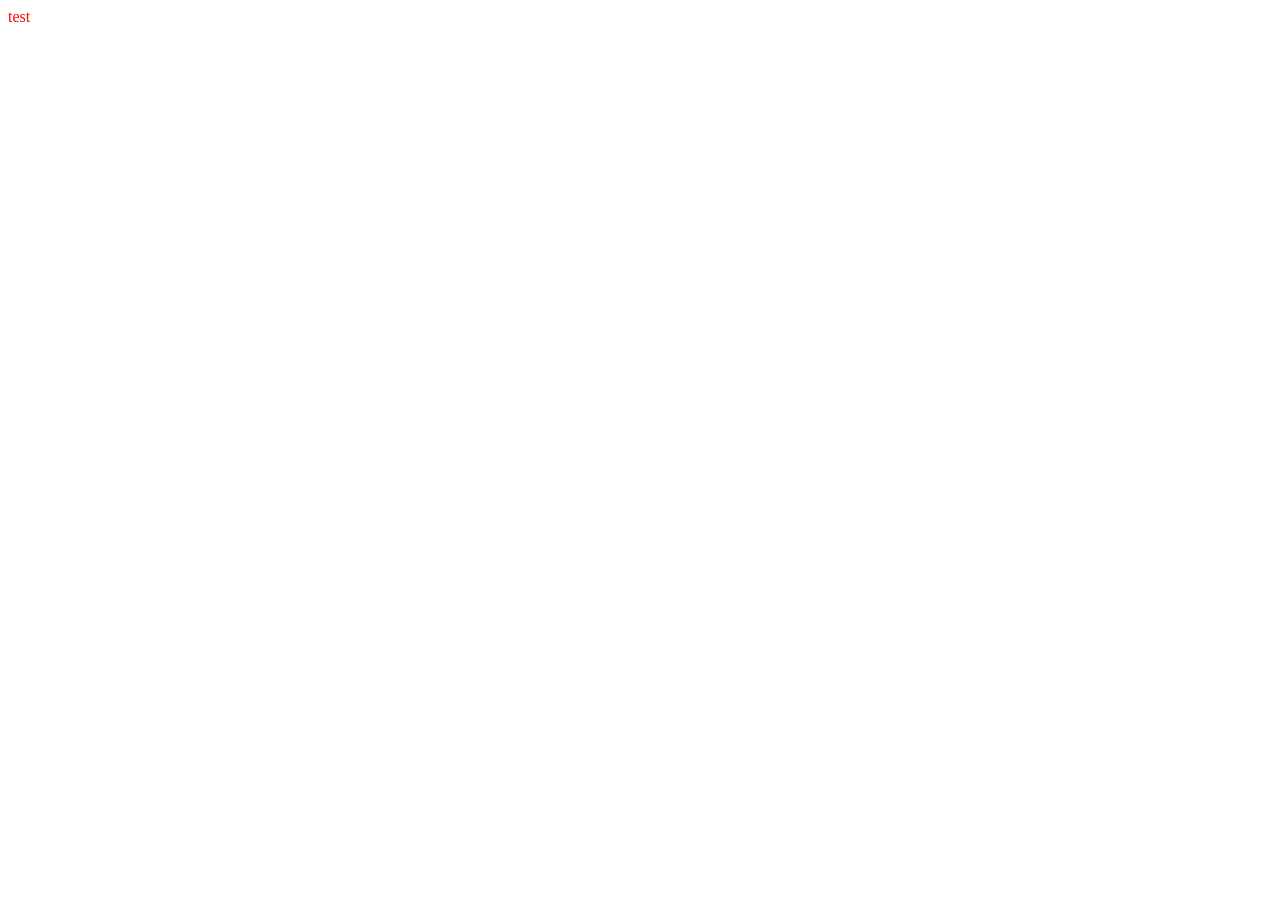
==== src/index.html @ fe2737b1 "lesson12" ====
<!doctype html>
<html lang="ru">
<head>
    <meta charset="UTF-8">
    <meta name="viewport"
          content="width=device-width, user-scalable=no, initial-scale=1.0, maximum-scale=1.0, minimum-scale=1.0">
    <meta http-equiv="X-UA-Compatible" content="ie=edge">
    <title>Document</title>
    <link rel="stylesheet" href="/src/assets/styles/style.css">
</head>
<body>
<div class="test" style="color: blue">
    test
</div>

<script src="index.js"></script>
</body>
</html>
---- src/assets/styles/style.css ----
@import "./global.css";
@import "./fonts.css";
@import "./utils.css";

.test {
    color: yellow !important;
}

.test {
    color: red !important;
}
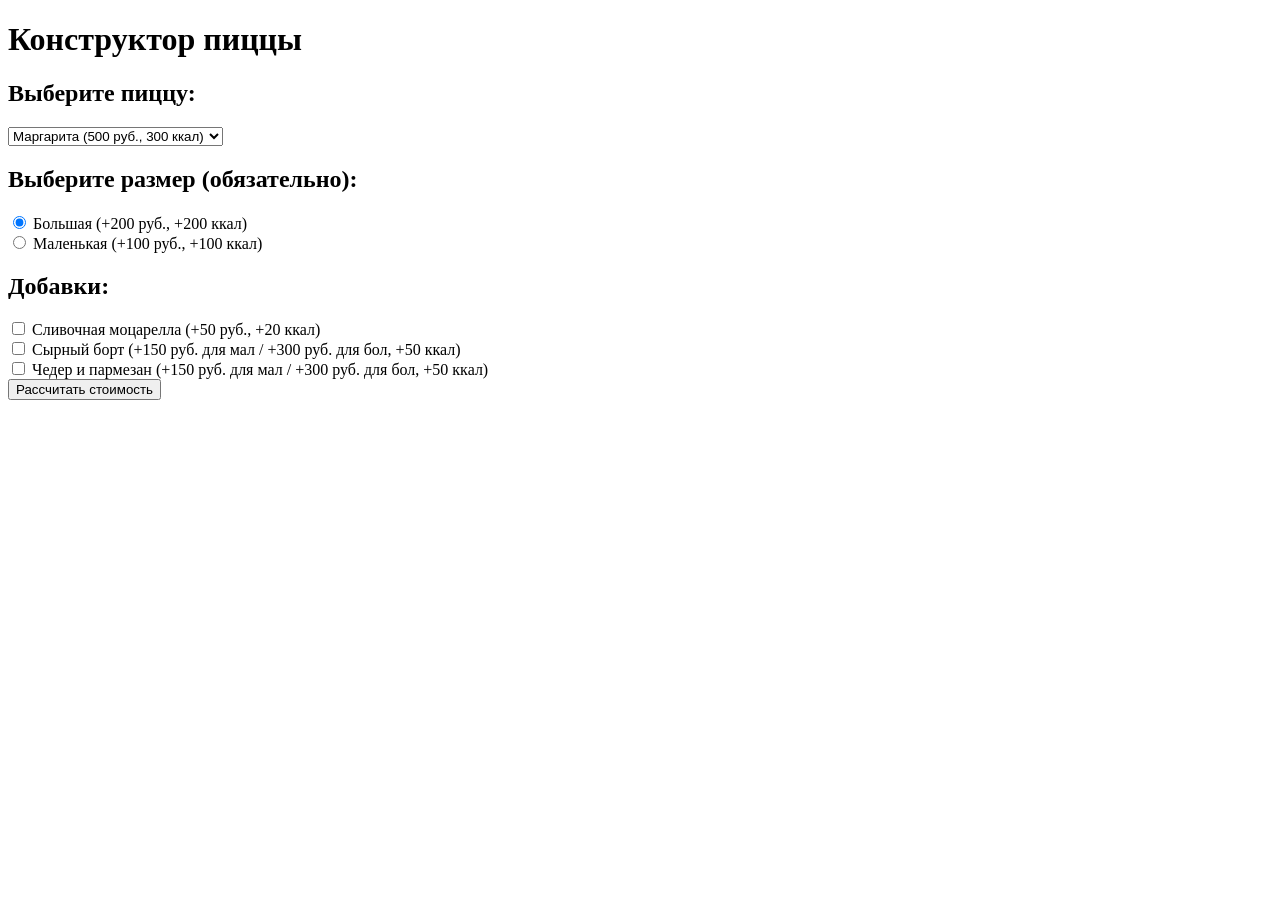
==== commit 51c4829d: "lesson12" ====
--- a/src/index.html
+++ b/src/index.html
@@ -2,17 +2,58 @@
 <html lang="ru">
 <head>
     <meta charset="UTF-8">
-    <meta name="viewport"
-          content="width=device-width, user-scalable=no, initial-scale=1.0, maximum-scale=1.0, minimum-scale=1.0">
-    <meta http-equiv="X-UA-Compatible" content="ie=edge">
-    <title>Document</title>
-    <link rel="stylesheet" href="/src/assets/styles/style.css">
+    <meta name="viewport" content="width=device-width, initial-scale=1.0">
+    <title>Пиццерия</title>
+    <link rel="stylesheet" href="style.css">
 </head>
 <body>
-<div class="test" style="color: blue">
-    test
-</div>
+    <div class="container">
+        <h1>Конструктор пиццы</h1>
+        
+        <div class="card">
+            <h2>Выберите пиццу:</h2>
+            <select id="pizzaType">
+                <option value="margherita">Маргарита (500 руб., 300 ккал)</option>
+                <option value="pepperoni">Пепперони (800 руб., 400 ккал)</option>
+                <option value="bavarian">Баварская (700 руб., 450 ккал)</option>
+            </select>
+        </div>
 
-<script src="index.js"></script>
+        <div class="card">
+            <h2>Выберите размер (обязательно):</h2>
+            <label>
+                <input type="radio" name="size" value="LARGE" checked> 
+                Большая (+200 руб., +200 ккал)
+            </label><br>
+            <label>
+                <input type="radio" name="size" value="SMALL"> 
+                Маленькая (+100 руб., +100 ккал)
+            </label>
+        </div>
+
+        <div class="card">
+            <h2>Добавки:</h2>
+            <label>
+                <input type="checkbox" id="mozzarella" value="MOZZARELLA"> 
+                Сливочная моцарелла (+50 руб., +20 ккал)
+            </label><br>
+            <label>
+                <input type="checkbox" id="cheeseBord" value="CHEESE_BORD"> 
+                Сырный борт (+150 руб. для мал / +300 руб. для бол, +50 ккал)
+            </label><br>
+            <label>
+                <input type="checkbox" id="cheddar" value="CHEDDAR_PARMEZAN"> 
+                Чедер и пармезан (+150 руб. для мал / +300 руб. для бол, +50 ккал)
+            </label>
+        </div>
+
+        <button onclick="calculatePizza()">Рассчитать стоимость</button>
+
+        <div id="result" class="result"></div>
+    </div>
+
+    <script src="pizza.js"></script>
+    <script src="pizza-types.js"></script>
+    <script src="main.js"></script>
 </body>
 </html>
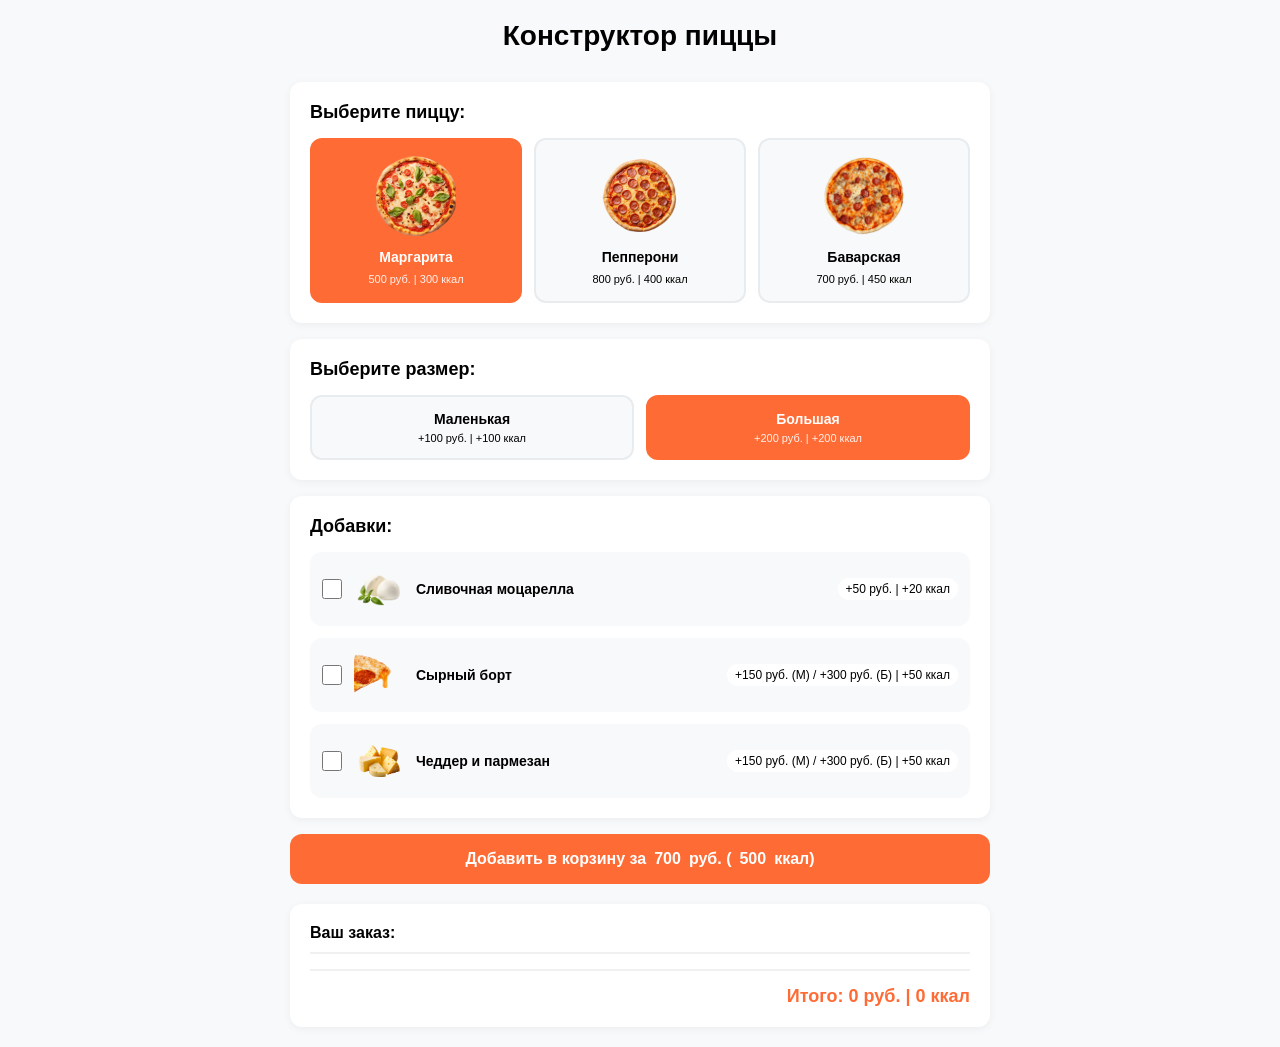
==== commit f35223e5: "lesson13" ====
--- a/src/index.html
+++ b/src/index.html
@@ -3,57 +3,93 @@
 <head>
     <meta charset="UTF-8">
     <meta name="viewport" content="width=device-width, initial-scale=1.0">
-    <title>Пиццерия</title>
-    <link rel="stylesheet" href="style.css">
+    <title>Пиццерия - Конструктор пиццы</title>
+    <link rel="stylesheet" href="assets/styles/style.css">
 </head>
 <body>
     <div class="container">
         <h1>Конструктор пиццы</h1>
-        
-        <div class="card">
+        <div class="pizza-selector">
             <h2>Выберите пиццу:</h2>
-            <select id="pizzaType">
-                <option value="margherita">Маргарита (500 руб., 300 ккал)</option>
-                <option value="pepperoni">Пепперони (800 руб., 400 ккал)</option>
-                <option value="bavarian">Баварская (700 руб., 450 ккал)</option>
-            </select>
+            <div class="pizza-buttons">
+                <button class="pizza-btn" data-pizza="margherita">
+                    <img src="assets/img/margherita-pizza.webp" alt="Маргарита" class="pizza-img">
+                    <span class="pizza-name">Маргарита</span>
+                    <small>500 руб. | 300 ккал</small>
+                </button>
+                <button class="pizza-btn" data-pizza="pepperoni">
+                    <img src="assets/img/pepperoni-pizza.webp" alt="Пепперони" class="pizza-img">
+                    <span class="pizza-name">Пепперони</span>
+                    <small>800 руб. | 400 ккал</small>
+                </button>
+                <button class="pizza-btn" data-pizza="bavarian">
+                    <img src="assets/img/bavarskaya.png" alt="Баварская" class="pizza-img">
+                    <span class="pizza-name">Баварская</span>
+                    <small>700 руб. | 450 ккал</small>
+                </button>
+            </div>
         </div>
 
-        <div class="card">
-            <h2>Выберите размер (обязательно):</h2>
-            <label>
-                <input type="radio" name="size" value="LARGE" checked> 
-                Большая (+200 руб., +200 ккал)
-            </label><br>
-            <label>
-                <input type="radio" name="size" value="SMALL"> 
-                Маленькая (+100 руб., +100 ккал)
-            </label>
+        <div class="size-selector">
+            <h2>Выберите размер:</h2>
+            <div class="size-buttons">
+                <button class="size-btn" data-size="SMALL">
+                    <span class="size-name">Маленькая</span>
+                    <small>+100 руб. | +100 ккал</small>
+                </button>
+                <button class="size-btn active" data-size="LARGE">
+                    <span class="size-name">Большая</span>
+                    <small>+200 руб. | +200 ккал</small>
+                </button>
+            </div>
         </div>
 
-        <div class="card">
+        <div class="toppings-selector">
             <h2>Добавки:</h2>
-            <label>
-                <input type="checkbox" id="mozzarella" value="MOZZARELLA"> 
-                Сливочная моцарелла (+50 руб., +20 ккал)
-            </label><br>
-            <label>
-                <input type="checkbox" id="cheeseBord" value="CHEESE_BORD"> 
-                Сырный борт (+150 руб. для мал / +300 руб. для бол, +50 ккал)
-            </label><br>
-            <label>
-                <input type="checkbox" id="cheddar" value="CHEDDAR_PARMEZAN"> 
-                Чедер и пармезан (+150 руб. для мал / +300 руб. для бол, +50 ккал)
-            </label>
+            <div class="toppings-list">
+                <label class="topping-item">
+                    <input type="checkbox" data-topping="MOZZARELLA">
+                    <img src="assets/img/mozzarella.webp" alt="Моцарелла" class="topping-img">
+                    <div class="topping-info">
+                        <span class="topping-name">Сливочная моцарелла</span>
+                        <span class="topping-price">+50 руб. | +20 ккал</span>
+                    </div>
+                </label>
+                <label class="topping-item">
+                    <input type="checkbox" data-topping="CHEESE_BORD">
+                    <img src="assets/img/syrnyj-bortik.png" alt="Сырный бортик" class="topping-img">
+                    <div class="topping-info">
+                        <span class="topping-name">Сырный борт</span>
+                        <span class="topping-price">+150 руб. (М) / +300 руб. (Б) | +50 ккал</span>
+                    </div>
+                </label>
+                <label class="topping-item">
+                    <input type="checkbox" data-topping="CHEDDAR_PARMEZAN">
+                    <img src="assets/img/cheese.png" alt="Чедер и пармезан" class="topping-img">
+                    <div class="topping-info">
+                        <span class="topping-name">Чеддер и пармезан</span>
+                        <span class="topping-price">+150 руб. (М) / +300 руб. (Б) | +50 ккал</span>
+                    </div>
+                </label>
+            </div>
         </div>
 
-        <button onclick="calculatePizza()">Рассчитать стоимость</button>
+        <button id="addToCartBtn" class="cart-btn">
+            Добавить в корзину за <span id="totalPrice">559</span> руб. (<span id="totalCalories">900</span> ккал)
+        </button>
 
-        <div id="result" class="result"></div>
+        <div id="orderSummary" class="order-summary">
+            <h3>Ваш заказ:</h3>
+            <div id="orderList"></div>
+            <div class="order-total">
+                <strong>Итого: <span id="orderTotalPrice">0</span> руб. | <span id="orderTotalCalories">0</span> ккал</strong>
+            </div>
+        </div>
     </div>
 
     <script src="pizza.js"></script>
     <script src="pizza-types.js"></script>
+    <script src="order.js"></script>
     <script src="main.js"></script>
 </body>
 </html>
--- a/src/assets/styles/style.css
+++ b/src/assets/styles/style.css
@@ -0,0 +1,303 @@
+@import "./global.css";
+@import "./fonts.css";
+@import "./utils.css";
+
+* {
+    margin: 0;
+    padding: 0;
+    box-sizing: border-box;
+}
+
+body {
+    font-family: "Inter", Arial, sans-serif;
+    background: #f8f9fa;
+    padding: 20px;
+    color: black;
+}
+
+.container {
+    max-width: 700px;
+    margin: 0 auto;
+}
+
+h1 {
+    text-align: center;
+    margin-bottom: 30px;
+    font-size: 28px;
+}
+
+h2 {
+    font-size: 18px;
+    margin-bottom: 15px;
+}
+
+h3 {
+    font-size: 16px;
+    margin-bottom: 10px;
+}
+
+.pizza-selector, .size-selector, .toppings-selector {
+    background: white;
+    border-radius: 12px;
+    padding: 20px;
+    margin-bottom: 16px;
+    box-shadow: 0 2px 8px rgba(0,0,0,0.05);
+}
+
+.pizza-buttons {
+    display: flex;
+    gap: 12px;
+    flex-wrap: wrap;
+}
+
+.pizza-btn {
+    flex: 1;
+    min-width: 120px;
+    padding: 16px 12px;
+    background: #f8f9fa;
+    border: 2px solid #e9ecef;
+    border-radius: 12px;
+    cursor: pointer;
+    transition: all 0.2s ease;
+    text-align: center;
+    display: flex;
+    flex-direction: column;
+    align-items: center;
+    gap: 8px;
+}
+
+.pizza-btn:hover {
+    border-color: #ff6b35;
+    background: #fff5f0;
+    transform: translateY(-2px);
+}
+
+.pizza-btn.active {
+    border-color: #ff6b35;
+    background: #ff6b35;
+    color: white;
+}
+
+.pizza-btn.active .pizza-name {
+    color: white;
+}
+
+.pizza-btn.active small {
+    color: rgba(255,255,255,0.9);
+}
+
+.pizza-img {
+    width: 80px;
+    height: 80px;
+    object-fit: cover;
+    border-radius: 12px;
+    margin-bottom: 5px;
+}
+
+.pizza-name {
+    font-weight: 600;
+    font-size: 14px;
+}
+
+.pizza-btn small {
+    display: block;
+    font-size: 11px;
+}
+
+.size-buttons {
+    display: flex;
+    gap: 12px;
+}
+
+.size-btn {
+    flex: 1;
+    padding: 14px;
+    background: #f8f9fa;
+    border: 2px solid #e9ecef;
+    border-radius: 12px;
+    cursor: pointer;
+    font-size: 14px;
+    font-weight: 500;
+    transition: all 0.2s ease;
+    text-align: center;
+}
+
+.size-btn:hover {
+    border-color: #ff6b35;
+    background: #fff5f0;
+}
+
+.size-btn.active {
+    border-color: #ff6b35;
+    background: #ff6b35;
+    color: white;
+}
+
+.size-btn.active small {
+    color: rgba(255,255,255,0.9);
+}
+
+.size-name {
+    display: block;
+    margin-bottom: 5px;
+    font-weight: 600;
+}
+
+.size-btn small {
+    display: block;
+    font-size: 11px;
+}
+
+.toppings-list {
+    display: flex;
+    flex-direction: column;
+    gap: 12px;
+}
+
+.topping-item {
+    display: flex;
+    align-items: center;
+    padding: 12px;
+    background: #f8f9fa;
+    border-radius: 12px;
+    cursor: pointer;
+    transition: all 0.2s ease;
+    gap: 12px;
+}
+
+.topping-item:hover {
+    background: #e9ecef;
+    transform: translateX(2px);
+}
+
+.topping-item input {
+    width: 20px;
+    height: 20px;
+    cursor: pointer;
+    margin: 0;
+}
+
+.topping-img {
+    width: 50px;
+    height: 50px;
+    object-fit: cover;
+    border-radius: 10px;
+}
+
+.topping-info {
+    flex: 1;
+    display: flex;
+    justify-content: space-between;
+    align-items: center;
+    flex-wrap: wrap;
+    gap: 8px;
+}
+
+.topping-name {
+    font-weight: 600;
+    font-size: 14px;
+}
+
+.topping-price {
+    font-size: 12px;
+    background: white;
+    padding: 4px 8px;
+    border-radius: 20px;
+}
+
+.cart-btn {
+    width: 100%;
+    padding: 16px;
+    background: #ff6b35;
+    color: white;
+    border: none;
+    border-radius: 12px;
+    font-size: 16px;
+    font-weight: 600;
+    cursor: pointer;
+    transition: all 0.2s ease;
+    margin-bottom: 20px;
+    display: flex;
+    align-items: center;
+    justify-content: center;
+    gap: 8px;
+}
+
+.cart-btn:hover {
+    background: #e55a2a;
+    transform: translateY(-1px);
+    box-shadow: 0 4px 12px rgba(255,107,53,0.3);
+}
+
+.order-summary {
+    background: white;
+    border-radius: 12px;
+    padding: 20px;
+    box-shadow: 0 2px 8px rgba(0,0,0,0.05);
+}
+
+.order-summary h3 {
+    margin-bottom: 15px;
+    padding-bottom: 10px;
+    border-bottom: 2px solid #f0f0f0;
+}
+
+.order-item {
+    padding: 12px 0;
+    border-bottom: 1px solid #f0f0f0;
+    display: flex;
+    justify-content: space-between;
+    align-items: center;
+    gap: 12px;
+    flex-wrap: wrap;
+}
+
+.order-item-info {
+    flex: 1;
+}
+
+.order-item-name {
+    font-weight: 600;
+    margin-bottom: 4px;
+    font-size: 14px;
+}
+
+.order-item-details {
+    font-size: 11px;
+}
+
+.order-item-price {
+    font-weight: 600;
+    color: #ff6b35;
+    font-size: 14px;
+    white-space: nowrap;
+}
+
+.remove-btn {
+    background: #dc3545;
+    color: white;
+    border: none;
+    padding: 6px 12px;
+    border-radius: 8px;
+    cursor: pointer;
+    font-size: 12px;
+    margin-left: 10px;
+    transition: all 0.2s ease;
+}
+
+.remove-btn:hover {
+    background: #c82333;
+    transform: scale(1.05);
+}
+
+.order-total {
+    margin-top: 15px;
+    padding-top: 15px;
+    text-align: right;
+    font-size: 18px;
+    border-top: 2px solid #f0f0f0;
+}
+
+.order-total strong {
+    color: #ff6b35;
+}
